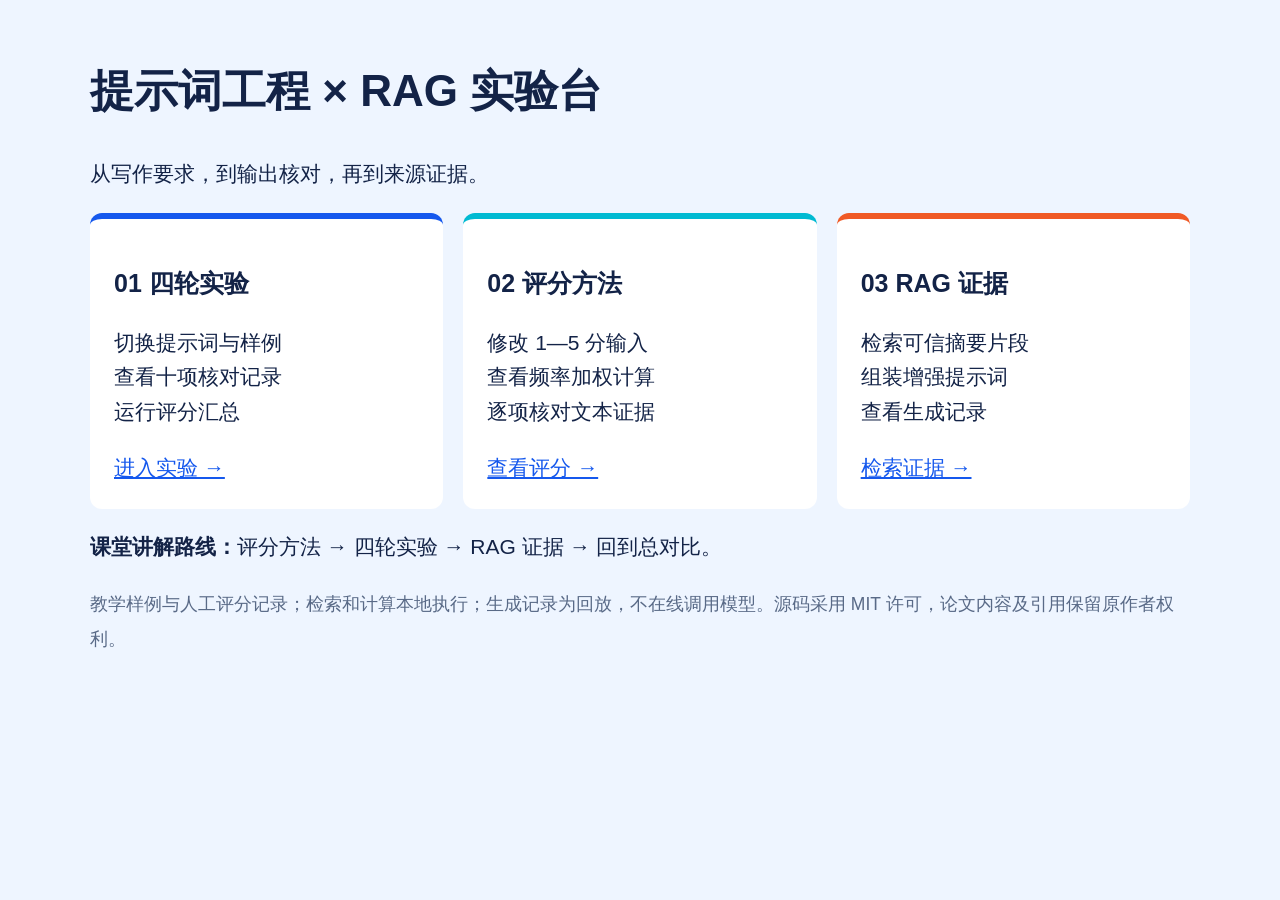
==== index.html @ 4127d00e "Publish offline prompt engineering and RAG classroom demo Add three browser demos, readable source, " ====
<!doctype html><html lang="zh-CN"><meta charset="utf-8"><meta name="viewport" content="width=device-width, initial-scale=1"><title>提示词工程 × RAG 实验台</title><style>body{background:#eef5ff;color:#132347;font:21px/1.65 "Microsoft YaHei",sans-serif;margin:0}main{max-width:1100px;margin:55px auto}h1{font-size:44px}section{display:grid;grid-template-columns:repeat(3,1fr);gap:20px}article{background:white;padding:24px;border-top:6px solid #1558ed;border-radius:12px}article:nth-child(2){border-color:#00bad2}article:nth-child(3){border-color:#f05a26}a{color:#1558ed}small{color:#596a87}h2{font-size:25px}</style><main><h1>提示词工程 × RAG 实验台</h1><p>从写作要求，到输出核对，再到来源证据。</p><section><article><h2>01 四轮实验</h2><p>切换提示词与样例<br>查看十项核对记录<br>运行评分汇总</p><a href="rounds.html">进入实验 →</a></article><article><h2>02 评分方法</h2><p>修改 1—5 分输入<br>查看频率加权计算<br>逐项核对文本证据</p><a href="scoring.html">查看评分 →</a></article><article><h2>03 RAG 证据</h2><p>检索可信摘要片段<br>组装增强提示词<br>查看生成记录</p><a href="rag.html">检索证据 →</a></article></section><p><strong>课堂讲解路线：</strong>评分方法 → 四轮实验 → RAG 证据 → 回到总对比。</p><small>教学样例与人工评分记录；检索和计算本地执行；生成记录为回放，不在线调用模型。源码采用 MIT 许可，论文内容及引用保留原作者权利。</small></main></html>
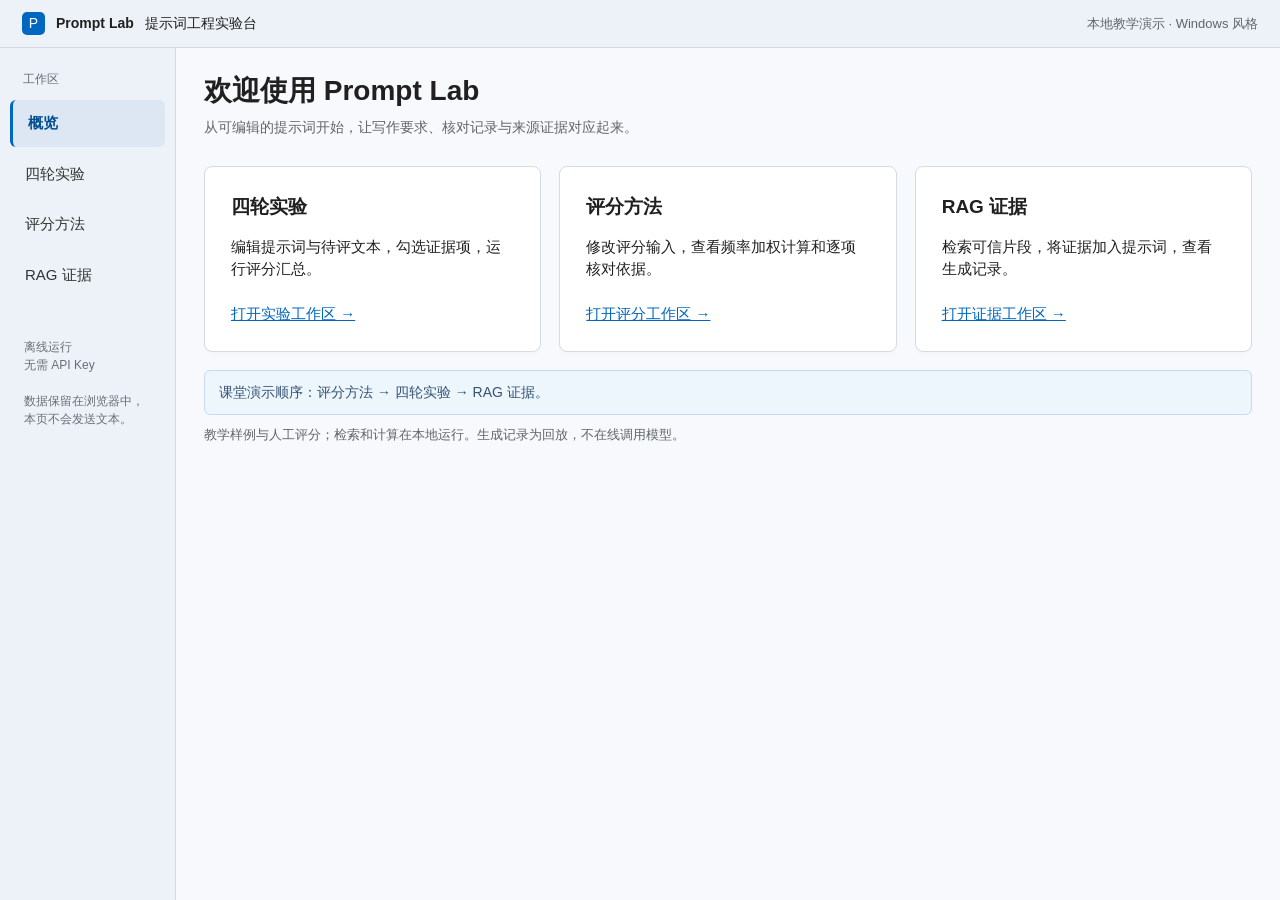
==== commit 4a33358f: "Redesign demo with Windows-style editable workspaces Add explicit editable textareas, focus states, " ====
--- a/index.html
+++ b/index.html
@@ -1 +1 @@
-<!doctype html><html lang="zh-CN"><meta charset="utf-8"><meta name="viewport" content="width=device-width, initial-scale=1"><title>提示词工程 × RAG 实验台</title><style>body{background:#eef5ff;color:#132347;font:21px/1.65 "Microsoft YaHei",sans-serif;margin:0}main{max-width:1100px;margin:55px auto}h1{font-size:44px}section{display:grid;grid-template-columns:repeat(3,1fr);gap:20px}article{background:white;padding:24px;border-top:6px solid #1558ed;border-radius:12px}article:nth-child(2){border-color:#00bad2}article:nth-child(3){border-color:#f05a26}a{color:#1558ed}small{color:#596a87}h2{font-size:25px}</style><main><h1>提示词工程 × RAG 实验台</h1><p>从写作要求，到输出核对，再到来源证据。</p><section><article><h2>01 四轮实验</h2><p>切换提示词与样例<br>查看十项核对记录<br>运行评分汇总</p><a href="rounds.html">进入实验 →</a></article><article><h2>02 评分方法</h2><p>修改 1—5 分输入<br>查看频率加权计算<br>逐项核对文本证据</p><a href="scoring.html">查看评分 →</a></article><article><h2>03 RAG 证据</h2><p>检索可信摘要片段<br>组装增强提示词<br>查看生成记录</p><a href="rag.html">检索证据 →</a></article></section><p><strong>课堂讲解路线：</strong>评分方法 → 四轮实验 → RAG 证据 → 回到总对比。</p><small>教学样例与人工评分记录；检索和计算本地执行；生成记录为回放，不在线调用模型。源码采用 MIT 许可，论文内容及引用保留原作者权利。</small></main></html>+<!doctype html><html lang="zh-CN"><meta charset="utf-8"><meta name="viewport" content="width=device-width,initial-scale=1"><title>概览 · Prompt Lab</title><link rel="stylesheet" href="windows.css"><body><div class="titlebar"><span class="appmark">P</span><strong>Prompt Lab</strong><span>提示词工程实验台</span><small>本地教学演示 · Windows 风格</small></div><div class="shell"><nav class="sidebar" aria-label="主要导航"><div class="label">工作区</div><a class="active" href="index.html">概览</a><a class="" href="rounds.html">四轮实验</a><a class="" href="scoring.html">评分方法</a><a class="" href="rag.html">RAG 证据</a><div class="bottom">离线运行<br>无需 API Key<br><br>数据保留在浏览器中，本页不会发送文本。</div></nav><main class="workspace"><h1>欢迎使用 Prompt Lab</h1><p class="intro">从可编辑的提示词开始，让写作要求、核对记录与来源证据对应起来。</p><div class="homegrid"><section class="panel"><h2>四轮实验</h2><p>编辑提示词与待评文本，勾选证据项，运行评分汇总。</p><a href="rounds.html">打开实验工作区 →</a></section><section class="panel"><h2>评分方法</h2><p>修改评分输入，查看频率加权计算和逐项核对依据。</p><a href="scoring.html">打开评分工作区 →</a></section><section class="panel"><h2>RAG 证据</h2><p>检索可信片段，将证据加入提示词，查看生成记录。</p><a href="rag.html">打开证据工作区 →</a></section></div><div class="statusbar">课堂演示顺序：评分方法 → 四轮实验 → RAG 证据。</div><p class="hint">教学样例与人工评分；检索和计算在本地运行。生成记录为回放，不在线调用模型。</p></main></div></body></html>
--- a/windows.css
+++ b/windows.css
@@ -0,0 +1 @@
+*{box-sizing:border-box}body{margin:0;color:#202020;background:#e9eef5;font:15px/1.5 'Segoe UI','Microsoft YaHei',sans-serif}button,input,textarea{font:inherit}button,a{touch-action:manipulation}button{min-height:36px;padding:7px 16px;background:#fff;border:1px solid #c5c5c5;border-bottom-color:#9b9b9b;border-radius:5px;color:#202020;cursor:pointer;box-shadow:0 1px 2px #00000008}button:hover{background:#f5f5f5}button:active{transform:translateY(1px)}button.primary{background:#0067c0;border-color:#0067c0;color:#fff}button.primary:hover{background:#005aa7}button:disabled{opacity:.5;cursor:default}a{color:#0067c0}button:focus-visible,a:focus-visible,summary:focus-visible{outline:3px solid #0067c0;outline-offset:3px}textarea,input[type=text],input:not([type]){width:100%;background:white;border:1px solid #858b93;border-bottom:2px solid #626b75;border-radius:5px;padding:12px;color:#202020;box-shadow:inset 0 1px 2px #0000000a;outline:none}textarea:focus,input:focus{border-color:#0067c0;border-bottom:3px solid #0067c0;box-shadow:0 0 0 2px #0067c026}textarea{resize:vertical;line-height:1.7;font-size:17px}input[type=checkbox]{width:18px;height:18px;accent-color:#0067c0;cursor:pointer}label{cursor:pointer}small,.muted{font-size:13px;color:#60656b}h1{font-size:28px;line-height:1.3;margin:0 0 8px}h2{font-size:19px;margin:0 0 14px}p{margin:7px 0}.titlebar{height:48px;display:flex;align-items:center;padding:0 22px;gap:11px;background:#edf2f8;border-bottom:1px solid #d4dae2;font-size:14px}.appmark{width:23px;height:23px;border-radius:5px;background:#0067c0;color:white;display:grid;place-items:center;font-size:14px}.titlebar small{margin-left:auto}.shell{display:grid;grid-template-columns:176px minmax(0,1fr);min-height:calc(100vh - 48px)}.sidebar{padding:22px 10px;background:#edf2f8;border-right:1px solid #d4dae2}.sidebar .label{font-size:12px;color:#656b74;padding:0 13px;margin-bottom:12px}.sidebar a{display:block;color:#333;padding:12px 15px;border-radius:6px;text-decoration:none;margin:4px 0}.sidebar a.active{background:#dce7f3;color:#004f91;border-left:3px solid #0067c0;font-weight:600}.sidebar .bottom{margin:40px 14px;font-size:12px;color:#686e78}.workspace{padding:25px 28px;min-width:0;background:#f7f9fc}.headrow{display:flex;justify-content:space-between;align-items:center;gap:16px}.tag{border:1px solid #bdcbe0;background:#edf4fb;border-radius:4px;padding:4px 9px;color:#38516d;font-size:12px}.toolbar{display:flex;justify-content:space-between;align-items:center;margin:22px 0 18px;gap:12px}.tabs{display:flex;gap:6px}.tabs button.active{background:white;border-bottom:3px solid #0067c0;color:#005a9e;font-weight:600}.actions{display:flex;gap:8px}.panel{background:white;border:1px solid #d5dbe3;border-radius:8px;padding:19px;box-shadow:0 2px 5px #22334405}.workgrid{display:grid;grid-template-columns:minmax(280px,1fr) minmax(330px,1.15fr) 260px;gap:16px}.fieldhead{display:flex;justify-content:space-between;align-items:center;margin-bottom:10px}.fieldhead label{font-size:17px;font-weight:600}.editbadge{font-size:12px;color:#0067c0;background:#e8f2fc;padding:3px 7px;border-radius:4px}.editor{height:306px}.hint{margin-top:10px;font-size:13px;color:#60656b}.scorecard{background:#f2f6fa;border-radius:6px;padding:13px 15px;margin-bottom:12px}.score{font-size:38px;font-weight:600;color:#0067c0;line-height:1.2}.score small{font-size:18px}.checklist label{display:flex;align-items:center;gap:8px;padding:5px 0;font-size:14px}.checklist label span{flex:1}.checklist label em{font-size:12px;font-style:normal;color:#7c8490}.run{width:100%;margin-top:14px}.statusbar{display:flex;gap:10px;align-items:center;background:#edf5fd;border:1px solid #c5daf0;padding:11px 14px;border-radius:6px;margin-top:18px;color:#345370;font-size:14px}.dot{width:7px;height:7px;background:#0067c0;border-radius:50%}details{margin-top:16px;border:1px solid #d5dbe3;background:#fff;border-radius:7px;padding:12px 16px}summary{cursor:pointer;font-weight:600}#evidence{font-size:14px;line-height:1.6}#evidence li{margin:7px 0}#reference{font-size:12px;color:#656b74;margin-top:10px;max-height:70px;overflow:auto}.pagefooter{display:flex;justify-content:space-between;font-size:12px;color:#747b86;margin-top:16px}.intro{color:#60656b;font-size:14px}.homegrid{display:grid;grid-template-columns:repeat(3,1fr);gap:18px;margin-top:28px}.homegrid .panel{padding:26px}.homegrid a{display:inline-block;margin-top:15px}.hidden{display:none!important}@media(max-width:1150px){.shell{grid-template-columns:145px 1fr}.workspace{padding:20px}.workgrid{grid-template-columns:1fr 1fr}.review{grid-column:1/-1}.checklist{display:grid;grid-template-columns:repeat(5,1fr)}}@media(max-width:750px){.shell{display:block}.sidebar{display:flex;padding:4px;border-bottom:1px solid #ddd}.sidebar .label,.sidebar .bottom{display:none}.workspace{padding:16px}.workgrid,.homegrid{display:block}.panel{margin-bottom:14px}.toolbar,.headrow{display:block}.actions{margin-top:12px}.checklist{grid-template-columns:repeat(2,1fr)}.editor{height:230px}.titlebar small{display:none}}
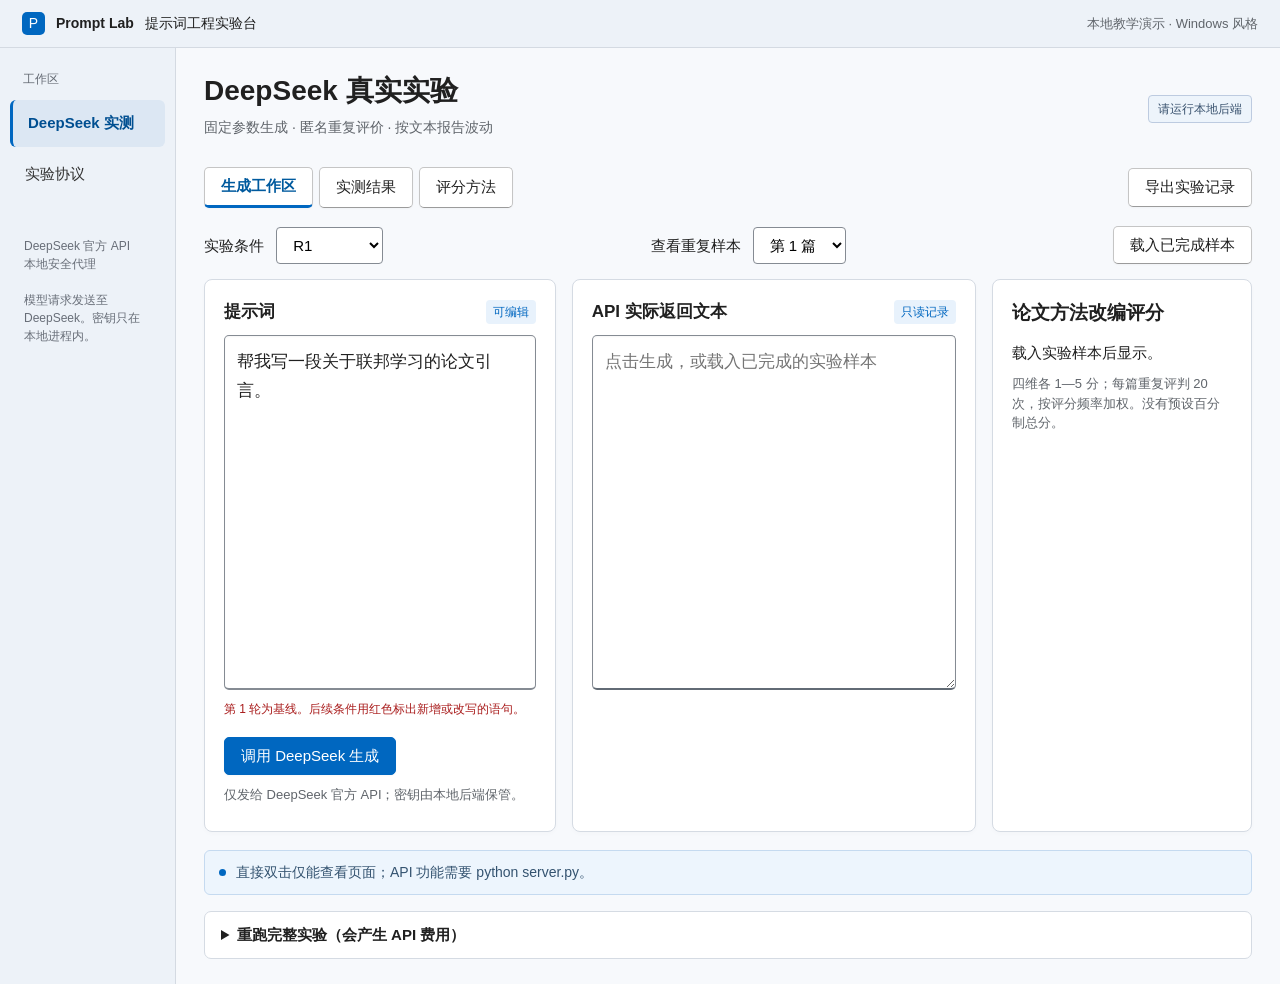
==== commit 0f6792a7: "Highlight newly added and rewritten prompt clauses in red" ====
--- a/index.html
+++ b/index.html
@@ -1 +1,2 @@
-<!doctype html><html lang="zh-CN"><meta charset="utf-8"><meta name="viewport" content="width=device-width,initial-scale=1"><title>概览 · Prompt Lab</title><link rel="stylesheet" href="windows.css"><body><div class="titlebar"><span class="appmark">P</span><strong>Prompt Lab</strong><span>提示词工程实验台</span><small>本地教学演示 · Windows 风格</small></div><div class="shell"><nav class="sidebar" aria-label="主要导航"><div class="label">工作区</div><a class="active" href="index.html">概览</a><a class="" href="rounds.html">四轮实验</a><a class="" href="scoring.html">评分方法</a><a class="" href="rag.html">RAG 证据</a><div class="bottom">离线运行<br>无需 API Key<br><br>数据保留在浏览器中，本页不会发送文本。</div></nav><main class="workspace"><h1>欢迎使用 Prompt Lab</h1><p class="intro">从可编辑的提示词开始，让写作要求、核对记录与来源证据对应起来。</p><div class="homegrid"><section class="panel"><h2>四轮实验</h2><p>编辑提示词与待评文本，勾选证据项，运行评分汇总。</p><a href="rounds.html">打开实验工作区 →</a></section><section class="panel"><h2>评分方法</h2><p>修改评分输入，查看频率加权计算和逐项核对依据。</p><a href="scoring.html">打开评分工作区 →</a></section><section class="panel"><h2>RAG 证据</h2><p>检索可信片段，将证据加入提示词，查看生成记录。</p><a href="rag.html">打开证据工作区 →</a></section></div><div class="statusbar">课堂演示顺序：评分方法 → 四轮实验 → RAG 证据。</div><p class="hint">教学样例与人工评分；检索和计算在本地运行。生成记录为回放，不在线调用模型。</p></main></div></body></html>+<!doctype html><html lang="zh-CN"><meta charset="utf-8"><meta name="viewport" content="width=device-width,initial-scale=1"><title>DeepSeek 实测 · Prompt Lab</title><link rel="stylesheet" href="windows.css"><body><div class="titlebar"><span class="appmark">P</span><strong>Prompt Lab</strong><span>提示词工程实验台</span><small>本地教学演示 · Windows 风格</small></div><div class="shell"><nav class="sidebar" aria-label="主要导航"><div class="label">工作区</div><a class="active" href="live.html">DeepSeek 实测</a><a href="protocol.json">实验协议</a><div class="bottom">DeepSeek 官方 API<br>本地安全代理<br><br>模型请求发送至 DeepSeek。密钥只在本地进程内。</div></nav><main class="workspace"><div class="headrow"><div><h1>DeepSeek 真实实验</h1><p class="intro">固定参数生成 · 匿名重复评价 · 按文本报告波动</p></div><span class="tag" id="connection">连接本地后端…</span></div><div class="toolbar"><div class="tabs"><button class="active" id="work-tab">生成工作区</button><button id="result-tab">实测结果</button><button id="method-tab">评分方法</button></div><button id="download">导出实验记录</button></div><section id="work"><div class="headrow" style="margin-bottom:15px"><label>实验条件 <select id="condition"></select></label><label>查看重复样本 <select id="replicate"><option value="0">第 1 篇</option><option value="1">第 2 篇</option><option value="2">第 3 篇</option></select></label><button id="load-result">载入已完成样本</button></div><div class="workgrid"><section class="panel"><div class="fieldhead"><label for="live-prompt">提示词</label><span class="editbadge">可编辑</span></div><div class="prompt-stack"><div id="prompt-mirror" aria-hidden="true"></div><textarea id="live-prompt" class="editor" spellcheck="false"></textarea></div><p id="diff-legend" class="hint"></p><button id="generate" class="primary" style="margin-top:12px">调用 DeepSeek 生成</button><p class="hint">仅发给 DeepSeek 官方 API；密钥由本地后端保管。</p></section><section class="panel"><div class="fieldhead"><label for="live-output">API 实际返回文本</label><span class="editbadge">只读记录</span></div><textarea id="live-output" class="editor" readonly placeholder="点击生成，或载入已完成的实验样本"></textarea><p id="response-meta" class="hint"></p></section><section class="panel"><h2>论文方法改编评分</h2><div id="sample-scores">载入实验样本后显示。</div><p class="hint">四维各 1—5 分；每篇重复评判 20 次，按评分频率加权。没有预设百分制总分。</p></section></div></section><section id="results" class="hidden"><div class="panel"><h2>条件均值与文本间波动</h2><div id="results-table">实验尚未完成。</div><div id="chart"></div><p class="hint">均值 ± 样本标准差：统计单位是每组 3 篇独立生成文本。每篇 20 次评判只用于估计评分分布，不能当作 20 篇文本。</p></div></section><section id="method" class="hidden"><div class="panel"><h2>依据与适用范围</h2><p>参考 Liu et al. (2023), G-Eval：评价维度 → 固定评价步骤 → 重复采样评分 → 频率加权。</p><p>本实验改编为中文引言，四维均用 1—5 分锚点；生成和评判分别使用 DeepSeek Flash / Pro，不是原论文 GPT-4 复现。</p><p><a href="https://aclanthology.org/2023.emnlp-main.153/">论文原文</a> · <a href="protocol.json">完整预设协议与评分锚点</a></p><div id="rubric"></div><p>主指标：连贯性。另报告事实一致性、表达流畅性、任务相关性，不合成随意加权的“总质量百分比”。同系列模型评判仍有偏差，小样本不能证明普遍提升。</p></div></section><div class="statusbar"><span class="dot"></span><span id="status">尚未启动。</span></div><details><summary>重跑完整实验（会产生 API 费用）</summary><p>5 个条件 × 3 次生成 × 20 次评判，共 316 个计划请求。保留所有输出、评分和失败记录；同一时间只运行一组。</p><button id="experiment" class="primary">开始完整实验</button></details></main></div><script src="core.js"></script><script src="prompt-diff.js"></script><script src="live.js"></script></body></html>
+
--- a/windows.css
+++ b/windows.css
@@ -1 +1,6 @@
 *{box-sizing:border-box}body{margin:0;color:#202020;background:#e9eef5;font:15px/1.5 'Segoe UI','Microsoft YaHei',sans-serif}button,input,textarea{font:inherit}button,a{touch-action:manipulation}button{min-height:36px;padding:7px 16px;background:#fff;border:1px solid #c5c5c5;border-bottom-color:#9b9b9b;border-radius:5px;color:#202020;cursor:pointer;box-shadow:0 1px 2px #00000008}button:hover{background:#f5f5f5}button:active{transform:translateY(1px)}button.primary{background:#0067c0;border-color:#0067c0;color:#fff}button.primary:hover{background:#005aa7}button:disabled{opacity:.5;cursor:default}a{color:#0067c0}button:focus-visible,a:focus-visible,summary:focus-visible{outline:3px solid #0067c0;outline-offset:3px}textarea,input[type=text],input:not([type]){width:100%;background:white;border:1px solid #858b93;border-bottom:2px solid #626b75;border-radius:5px;padding:12px;color:#202020;box-shadow:inset 0 1px 2px #0000000a;outline:none}textarea:focus,input:focus{border-color:#0067c0;border-bottom:3px solid #0067c0;box-shadow:0 0 0 2px #0067c026}textarea{resize:vertical;line-height:1.7;font-size:17px}input[type=checkbox]{width:18px;height:18px;accent-color:#0067c0;cursor:pointer}label{cursor:pointer}small,.muted{font-size:13px;color:#60656b}h1{font-size:28px;line-height:1.3;margin:0 0 8px}h2{font-size:19px;margin:0 0 14px}p{margin:7px 0}.titlebar{height:48px;display:flex;align-items:center;padding:0 22px;gap:11px;background:#edf2f8;border-bottom:1px solid #d4dae2;font-size:14px}.appmark{width:23px;height:23px;border-radius:5px;background:#0067c0;color:white;display:grid;place-items:center;font-size:14px}.titlebar small{margin-left:auto}.shell{display:grid;grid-template-columns:176px minmax(0,1fr);min-height:calc(100vh - 48px)}.sidebar{padding:22px 10px;background:#edf2f8;border-right:1px solid #d4dae2}.sidebar .label{font-size:12px;color:#656b74;padding:0 13px;margin-bottom:12px}.sidebar a{display:block;color:#333;padding:12px 15px;border-radius:6px;text-decoration:none;margin:4px 0}.sidebar a.active{background:#dce7f3;color:#004f91;border-left:3px solid #0067c0;font-weight:600}.sidebar .bottom{margin:40px 14px;font-size:12px;color:#686e78}.workspace{padding:25px 28px;min-width:0;background:#f7f9fc}.headrow{display:flex;justify-content:space-between;align-items:center;gap:16px}.tag{border:1px solid #bdcbe0;background:#edf4fb;border-radius:4px;padding:4px 9px;color:#38516d;font-size:12px}.toolbar{display:flex;justify-content:space-between;align-items:center;margin:22px 0 18px;gap:12px}.tabs{display:flex;gap:6px}.tabs button.active{background:white;border-bottom:3px solid #0067c0;color:#005a9e;font-weight:600}.actions{display:flex;gap:8px}.panel{background:white;border:1px solid #d5dbe3;border-radius:8px;padding:19px;box-shadow:0 2px 5px #22334405}.workgrid{display:grid;grid-template-columns:minmax(280px,1fr) minmax(330px,1.15fr) 260px;gap:16px}.fieldhead{display:flex;justify-content:space-between;align-items:center;margin-bottom:10px}.fieldhead label{font-size:17px;font-weight:600}.editbadge{font-size:12px;color:#0067c0;background:#e8f2fc;padding:3px 7px;border-radius:4px}.editor{height:306px}.hint{margin-top:10px;font-size:13px;color:#60656b}.scorecard{background:#f2f6fa;border-radius:6px;padding:13px 15px;margin-bottom:12px}.score{font-size:38px;font-weight:600;color:#0067c0;line-height:1.2}.score small{font-size:18px}.checklist label{display:flex;align-items:center;gap:8px;padding:5px 0;font-size:14px}.checklist label span{flex:1}.checklist label em{font-size:12px;font-style:normal;color:#7c8490}.run{width:100%;margin-top:14px}.statusbar{display:flex;gap:10px;align-items:center;background:#edf5fd;border:1px solid #c5daf0;padding:11px 14px;border-radius:6px;margin-top:18px;color:#345370;font-size:14px}.dot{width:7px;height:7px;background:#0067c0;border-radius:50%}details{margin-top:16px;border:1px solid #d5dbe3;background:#fff;border-radius:7px;padding:12px 16px}summary{cursor:pointer;font-weight:600}#evidence{font-size:14px;line-height:1.6}#evidence li{margin:7px 0}#reference{font-size:12px;color:#656b74;margin-top:10px;max-height:70px;overflow:auto}.pagefooter{display:flex;justify-content:space-between;font-size:12px;color:#747b86;margin-top:16px}.intro{color:#60656b;font-size:14px}.homegrid{display:grid;grid-template-columns:repeat(3,1fr);gap:18px;margin-top:28px}.homegrid .panel{padding:26px}.homegrid a{display:inline-block;margin-top:15px}.hidden{display:none!important}@media(max-width:1150px){.shell{grid-template-columns:145px 1fr}.workspace{padding:20px}.workgrid{grid-template-columns:1fr 1fr}.review{grid-column:1/-1}.checklist{display:grid;grid-template-columns:repeat(5,1fr)}}@media(max-width:750px){.shell{display:block}.sidebar{display:flex;padding:4px;border-bottom:1px solid #ddd}.sidebar .label,.sidebar .bottom{display:none}.workspace{padding:16px}.workgrid,.homegrid{display:block}.panel{margin-bottom:14px}.toolbar,.headrow{display:block}.actions{margin-top:12px}.checklist{grid-template-columns:repeat(2,1fr)}.editor{height:230px}.titlebar small{display:none}}
+
+select{font:inherit;padding:8px 12px;border:1px solid #858b93;border-radius:4px;background:white;margin-left:8px}table{width:100%;border-collapse:collapse;margin:14px 0}th,td{padding:12px;border-bottom:1px solid #d5dbe3;text-align:left}th{background:#edf3fa}#method li{margin:8px 0}#work .editor{height:355px}
+
+.prompt-stack{position:relative;height:355px}.prompt-stack #live-prompt,.prompt-stack #prompt-mirror{position:absolute;inset:0;margin:0;width:100%;height:355px!important;font:17px/1.7 "Segoe UI","Microsoft YaHei",sans-serif;letter-spacing:normal;padding:12px;border:1px solid transparent;border-bottom-width:2px;white-space:pre-wrap;overflow-wrap:break-word;overflow-y:scroll;border-radius:5px}.prompt-stack #prompt-mirror{background:white;pointer-events:none;color:#202020}.prompt-stack #live-prompt{color:transparent;background:transparent;caret-color:#202020;border-color:#858b93;resize:none}.prompt-added{color:#c52222;background:#fff0f0}.prompt-stack #live-prompt::selection{background:#0067c040;color:transparent}#diff-legend{color:#a91c1c;font-size:12px}
+
